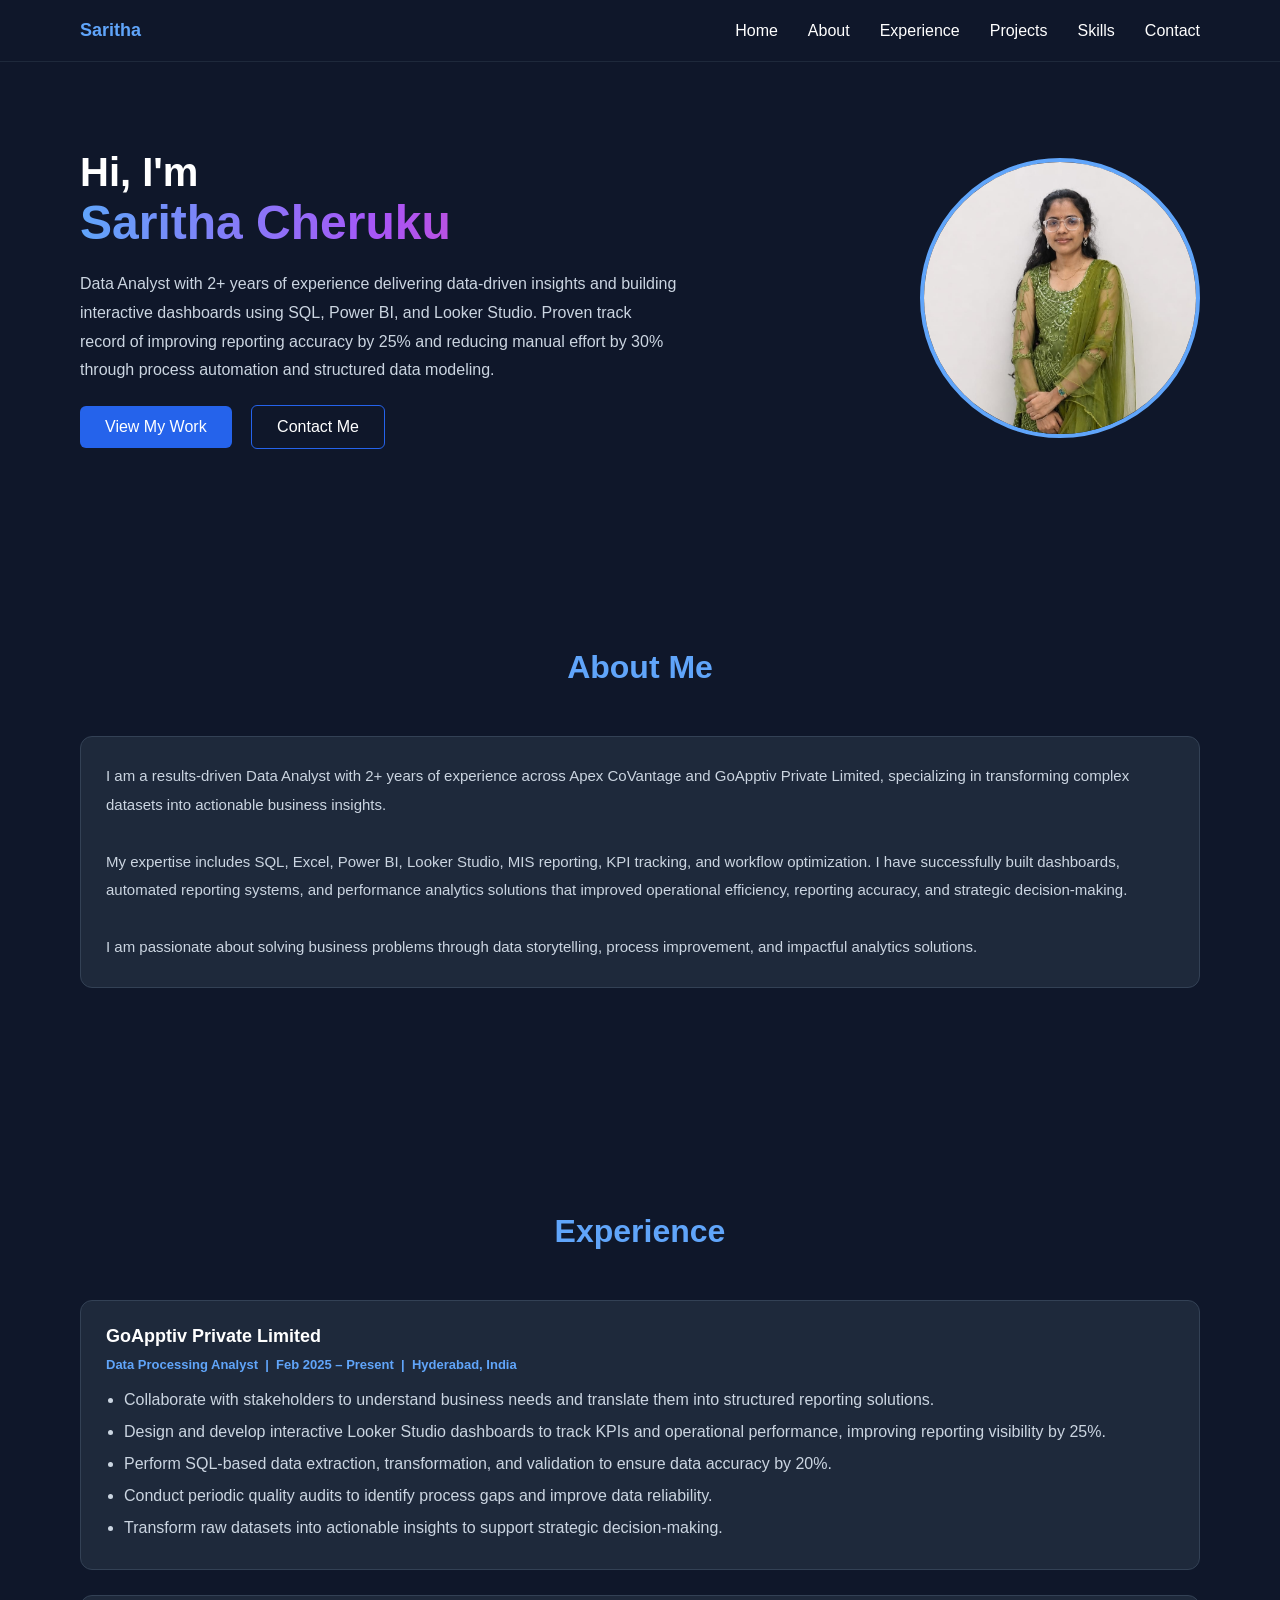
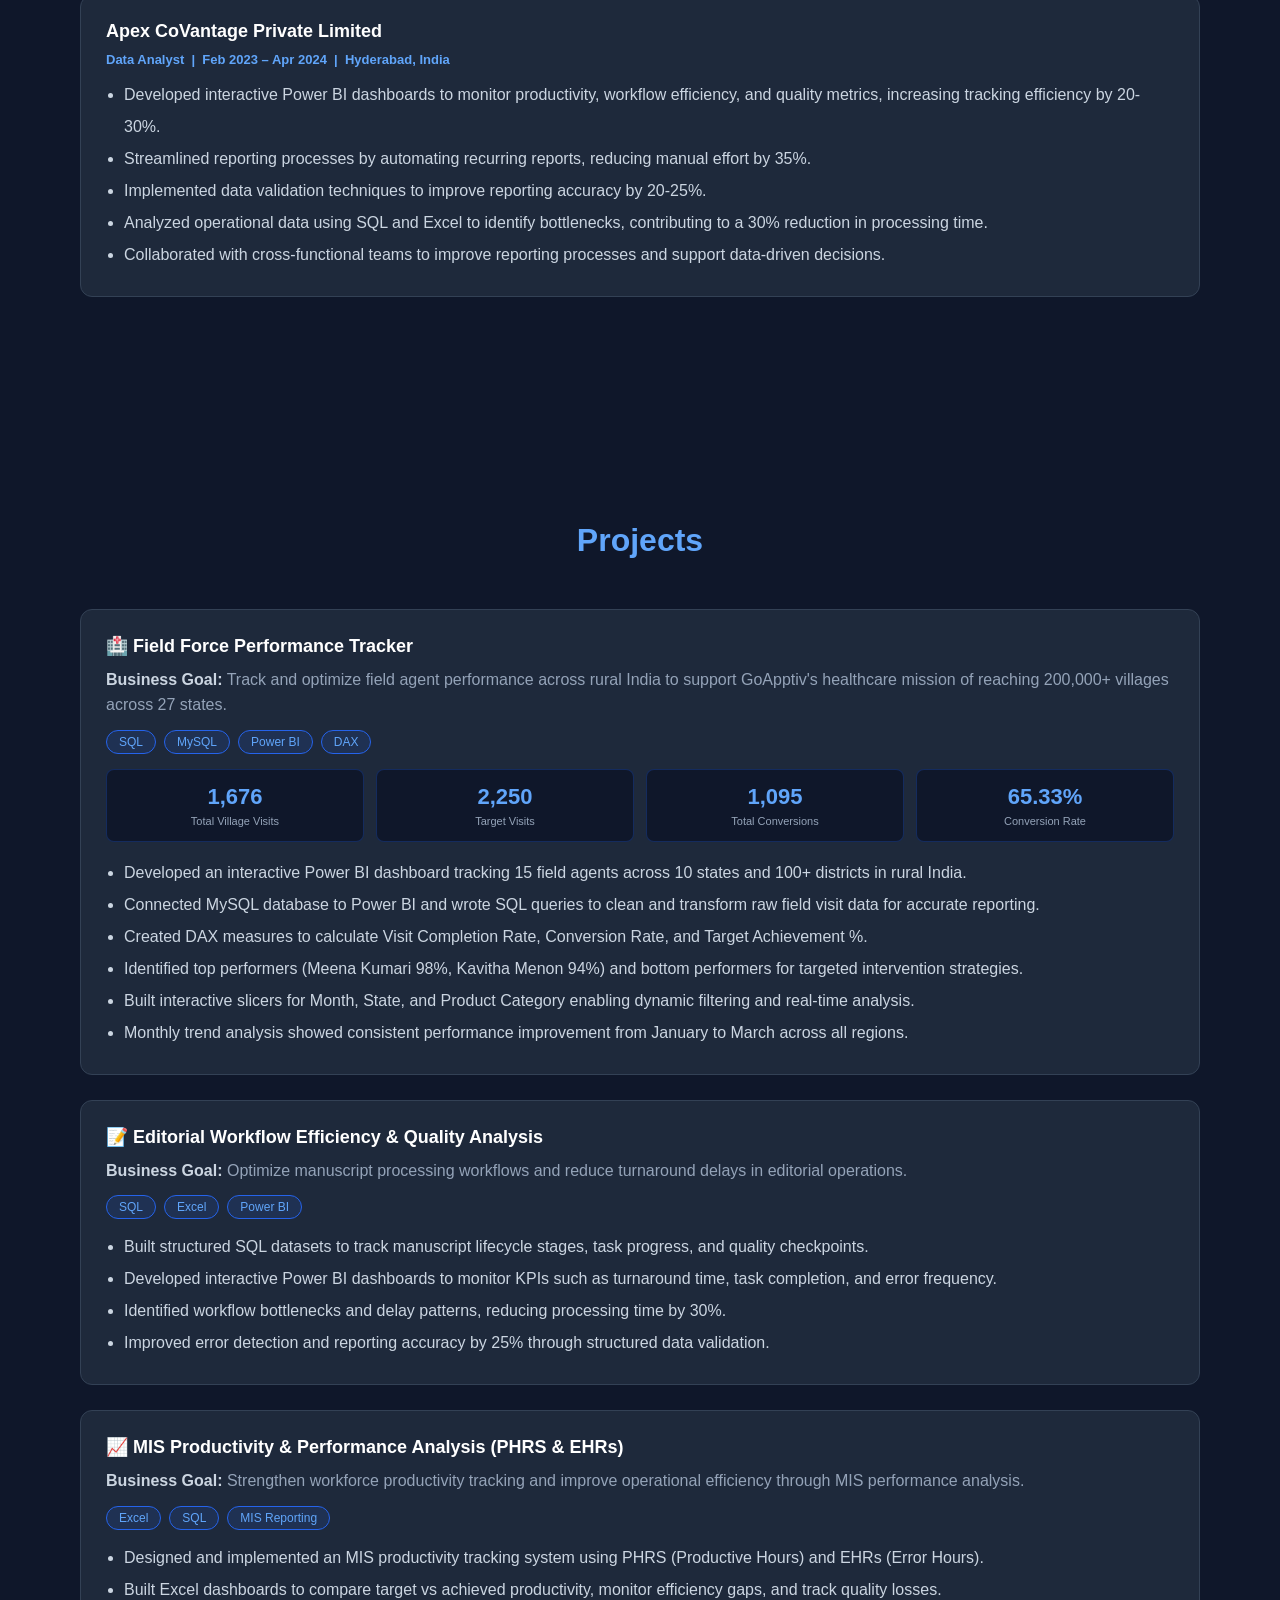
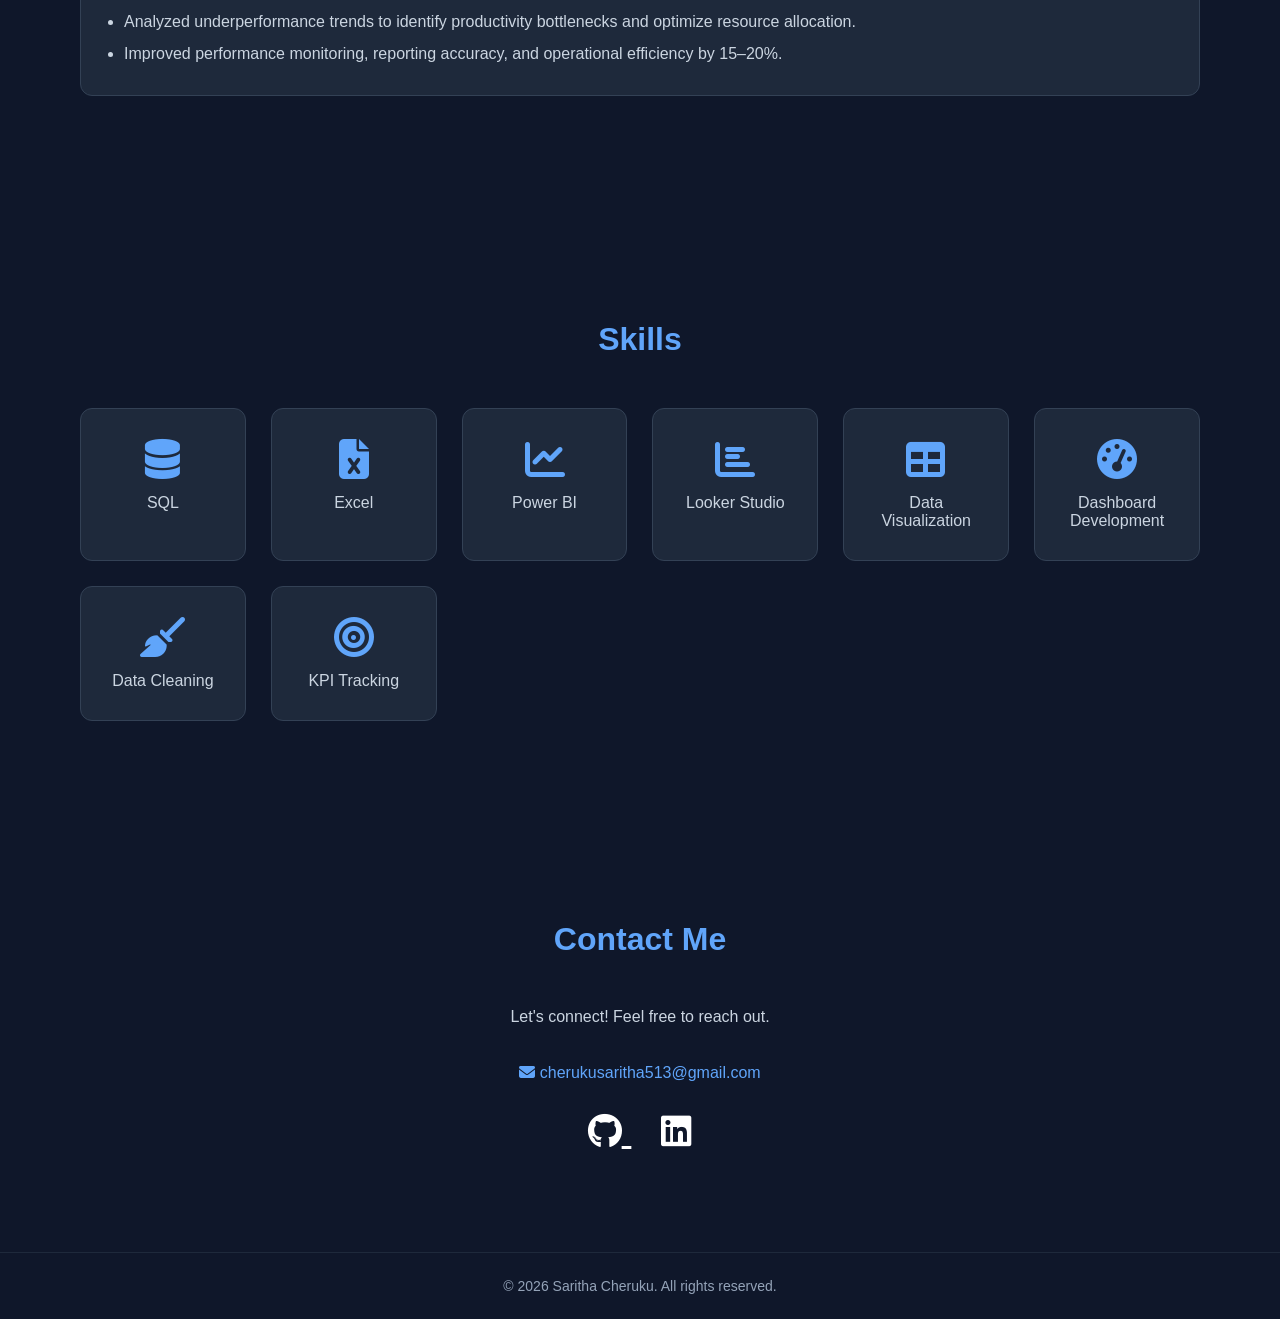
==== index.html.html @ f40d175e "Add files via upload" ====
<!DOCTYPE html>
<html lang="en">
<head>
<meta charset="UTF-8">
<meta name="viewport" content="width=device-width, initial-scale=1.0">
<title>Saritha Cheruku | Data Analyst</title>

<!-- Font Awesome -->
<link rel="stylesheet" href="https://cdnjs.cloudflare.com/ajax/libs/font-awesome/6.5.0/css/all.min.css">

<style>
*{
    margin:0;
    padding:0;
    box-sizing:border-box;
    font-family: 'Segoe UI', sans-serif;
    scroll-behavior:smooth;
}

body{
    background:#0f172a;
    color:white;
}

/* NAVBAR */
nav{
    display:flex;
    justify-content:space-between;
    align-items:center;
    padding:20px 80px;
    position:fixed;
    width:100%;
    top:0;
    background:#0f172a;
    z-index:1000;
    border-bottom:1px solid #1e293b;
}

nav ul{
    list-style:none;
    display:flex;
    gap:30px;
}

nav a{
    text-decoration:none;
    color:white;
    transition:.3s;
}

nav a:hover{
    color:#60a5fa;
}

/* HERO */
.hero{
    display:flex;
    justify-content:space-between;
    align-items:center;
    padding:150px 80px 100px;
}

.hero-text{
    max-width:600px;
}

.hero-text h1{
    font-size:40px;
}

.gradient-text{
    font-size:48px;
    font-weight:bold;
    background:linear-gradient(90deg,#60a5fa,#a855f7,#ec4899);
    -webkit-background-clip:text;
    -webkit-text-fill-color:transparent;
}

.hero-text p{
    margin:20px 0;
    color:#cbd5e1;
    line-height:1.8;
}

.buttons{
    margin-top:20px;
}

.btn{
    padding:12px 25px;
    border-radius:6px;
    text-decoration:none;
    margin-right:15px;
    transition:.3s;
    display:inline-block;
}

.primary{
    background:#2563eb;
    color:white;
}

.primary:hover{
    background:#1d4ed8;
}

.secondary{
    border:1px solid #2563eb;
    color:white;
}

.secondary:hover{
    background:#2563eb;
}

.hero-image img{
    width:280px;
    height:280px;
    border-radius:50%;
    border:4px solid #60a5fa;
    object-fit:cover;
}

/* SECTIONS */
.section{
    padding:100px 80px;
}

.section h2{
    text-align:center;
    margin-bottom:50px;
    font-size:32px;
    color:#60a5fa;
}

/* CARD */
.card{
    background:#1e293b;
    padding:25px;
    margin-bottom:25px;
    border-radius:12px;
    transition:.3s;
    border:1px solid #334155;
}

.card:hover{
    transform:translateY(-5px);
    border-color:#2563eb44;
}

.card h3{
    font-size:18px;
    margin-bottom:10px;
    color:white;
}

.card ul{
    padding-left:18px;
    color:#cbd5e1;
    line-height:2;
}

/* PROJECT TAGS */
.project-tags{
    display:flex;
    flex-wrap:wrap;
    gap:8px;
    margin:12px 0;
}

.tag{
    background:#2563eb22;
    border:1px solid #2563eb;
    color:#60a5fa;
    padding:4px 12px;
    border-radius:20px;
    font-size:12px;
    font-weight:500;
}

/* KPI BOXES */
.kpi-grid{
    display:grid;
    grid-template-columns:repeat(auto-fit,minmax(140px,1fr));
    gap:12px;
    margin:15px 0;
}

.kpi-box{
    background:#0f172a;
    border:1px solid #2563eb44;
    border-radius:8px;
    padding:14px;
    text-align:center;
}

.kpi-box .kpi-value{
    font-size:22px;
    font-weight:bold;
    color:#60a5fa;
}

.kpi-box .kpi-label{
    font-size:11px;
    color:#94a3b8;
    margin-top:5px;
}

/* SKILLS */
.skills-grid{
    display:grid;
    grid-template-columns:repeat(auto-fit,minmax(150px,1fr));
    gap:25px;
}

.skill-card{
    background:#1e293b;
    padding:30px;
    text-align:center;
    border-radius:12px;
    transition:.3s;
    border:1px solid #334155;
}

.skill-card i{
    font-size:40px;
    margin-bottom:15px;
    color:#60a5fa;
}

.skill-card p{
    color:#cbd5e1;
    font-weight:500;
}

.skill-card:hover{
    background:#334155;
    transform:translateY(-8px);
    border-color:#2563eb44;
}

/* CONTACT */
.contact{
    text-align:center;
}

.contact p{
    color:#cbd5e1;
    font-size:16px;
}

.social-icons{
    margin-top:30px;
}

.social-icons a{
    color:white;
    font-size:35px;
    margin:0 15px;
    transition:.3s;
}

.social-icons a:hover{
    color:#60a5fa;
}

/* EMAIL LINK */
.email-link{
    display:inline-block;
    margin-top:20px;
    color:#60a5fa;
    font-size:16px;
    text-decoration:none;
}

.email-link:hover{
    text-decoration:underline;
}

/* FOOTER */
footer{
    text-align:center;
    padding:25px;
    color:#94a3b8;
    font-size:14px;
    border-top:1px solid #1e293b;
}

/* ABOUT TEXT */
.about-text{
    color:#cbd5e1;
    line-height:1.9;
    font-size:15px;
}

/* EXPERIENCE ROLE */
.role-title{
    color:#60a5fa;
    font-size:13px;
    margin-bottom:12px;
    font-weight:600;
}

/* RESPONSIVE */
@media(max-width:900px){
    .hero{
        flex-direction:column;
        text-align:center;
        padding:120px 20px 80px;
    }
    .hero-image{
        margin-top:40px;
    }
    nav{
        padding:15px 20px;
    }
    nav ul{
        gap:15px;
    }
    .section{
        padding:80px 20px;
    }
    .kpi-grid{
        grid-template-columns:repeat(2,1fr);
    }
}
</style>
</head>

<body>

<!-- NAVBAR -->
<nav>
    <div><strong style="font-size:18px; color:#60a5fa;">Saritha</strong></div>
    <ul>
        <li><a href="#home">Home</a></li>
        <li><a href="#about">About</a></li>
        <li><a href="#experience">Experience</a></li>
        <li><a href="#projects">Projects</a></li>
        <li><a href="#skills">Skills</a></li>
        <li><a href="#contact">Contact</a></li>
    </ul>
</nav>

<!-- HERO -->
<section class="hero" id="home">
    <div class="hero-text">
        <h1>Hi, I'm</h1>
        <h2 class="gradient-text">Saritha Cheruku</h2>
        <p>
            Data Analyst with 2+ years of experience delivering data-driven insights
            and building interactive dashboards using SQL, Power BI, and Looker Studio.
            Proven track record of improving reporting accuracy by 25% and reducing
            manual effort by 30% through process automation and structured data modeling.
        </p>
        <div class="buttons">
            <a href="#projects" class="btn primary">View My Work</a>
            <a href="#contact" class="btn secondary">Contact Me</a>
        </div>
    </div>

    <div class="hero-image">
        <img src="Profile.jpeg" alt="Saritha Profile">
    </div>
</section>

<!-- ABOUT -->
<section class="section" id="about">
    <h2>About Me</h2>
    <div class="card">
        <p class="about-text">
            I am a results-driven Data Analyst with 2+ years of experience across Apex CoVantage
            and GoApptiv Private Limited, specializing in transforming complex datasets into
            actionable business insights.
            <br><br>
            My expertise includes SQL, Excel, Power BI, Looker Studio, MIS reporting, KPI tracking,
            and workflow optimization. I have successfully built dashboards, automated reporting systems,
            and performance analytics solutions that improved operational efficiency, reporting accuracy,
            and strategic decision-making.
            <br><br>
            I am passionate about solving business problems through data storytelling, process improvement,
            and impactful analytics solutions.
        </p>
    </div>
</section>

<!-- EXPERIENCE -->
<section class="section" id="experience">
    <h2>Experience</h2>

    <div class="card">
        <h3>GoApptiv Private Limited</h3>
        <p class="role-title">Data Processing Analyst &nbsp;|&nbsp; Feb 2025 – Present &nbsp;|&nbsp; Hyderabad, India</p>
        <ul>
            <li>Collaborate with stakeholders to understand business needs and translate them into structured reporting solutions.</li>
            <li>Design and develop interactive Looker Studio dashboards to track KPIs and operational performance, improving reporting visibility by 25%.</li>
            <li>Perform SQL-based data extraction, transformation, and validation to ensure data accuracy by 20%.</li>
            <li>Conduct periodic quality audits to identify process gaps and improve data reliability.</li>
            <li>Transform raw datasets into actionable insights to support strategic decision-making.</li>
        </ul>
    </div>

    <div class="card">
        <h3>Apex CoVantage Private Limited</h3>
        <p class="role-title">Data Analyst &nbsp;|&nbsp; Feb 2023 – Apr 2024 &nbsp;|&nbsp; Hyderabad, India</p>
        <ul>
            <li>Developed interactive Power BI dashboards to monitor productivity, workflow efficiency, and quality metrics, increasing tracking efficiency by 20-30%.</li>
            <li>Streamlined reporting processes by automating recurring reports, reducing manual effort by 35%.</li>
            <li>Implemented data validation techniques to improve reporting accuracy by 20-25%.</li>
            <li>Analyzed operational data using SQL and Excel to identify bottlenecks, contributing to a 30% reduction in processing time.</li>
            <li>Collaborated with cross-functional teams to improve reporting processes and support data-driven decisions.</li>
        </ul>
    </div>
</section>

<!-- PROJECTS -->
<section class="section" id="projects">
    <h2>Projects</h2>

    <!-- Project 1: Field Force Performance Tracker -->
    <div class="card">
        <h3>🏥 Field Force Performance Tracker</h3>
        <p style="color:#94a3b8; margin:8px 0; line-height:1.6;">
            <strong style="color:#cbd5e1;">Business Goal:</strong>
            Track and optimize field agent performance across rural India to support GoApptiv's
            healthcare mission of reaching 200,000+ villages across 27 states.
        </p>

        <div class="project-tags">
            <span class="tag">SQL</span>
            <span class="tag">MySQL</span>
            <span class="tag">Power BI</span>
            <span class="tag">DAX</span>
        </div>

        <div class="kpi-grid">
            <div class="kpi-box">
                <div class="kpi-value">1,676</div>
                <div class="kpi-label">Total Village Visits</div>
            </div>
            <div class="kpi-box">
                <div class="kpi-value">2,250</div>
                <div class="kpi-label">Target Visits</div>
            </div>
            <div class="kpi-box">
                <div class="kpi-value">1,095</div>
                <div class="kpi-label">Total Conversions</div>
            </div>
            <div class="kpi-box">
                <div class="kpi-value">65.33%</div>
                <div class="kpi-label">Conversion Rate</div>
            </div>
        </div>

        <ul style="margin-top:12px;">
            <li>Developed an interactive Power BI dashboard tracking 15 field agents across 10 states and 100+ districts in rural India.</li>
            <li>Connected MySQL database to Power BI and wrote SQL queries to clean and transform raw field visit data for accurate reporting.</li>
            <li>Created DAX measures to calculate Visit Completion Rate, Conversion Rate, and Target Achievement %.</li>
            <li>Identified top performers (Meena Kumari 98%, Kavitha Menon 94%) and bottom performers for targeted intervention strategies.</li>
            <li>Built interactive slicers for Month, State, and Product Category enabling dynamic filtering and real-time analysis.</li>
            <li>Monthly trend analysis showed consistent performance improvement from January to March across all regions.</li>
        </ul>
    </div>

    <!-- Project 2: Editorial Workflow -->
    <div class="card">
        <h3>📝 Editorial Workflow Efficiency & Quality Analysis</h3>
        <p style="color:#94a3b8; margin:8px 0; line-height:1.6;">
            <strong style="color:#cbd5e1;">Business Goal:</strong>
            Optimize manuscript processing workflows and reduce turnaround delays in editorial operations.
        </p>

        <div class="project-tags">
            <span class="tag">SQL</span>
            <span class="tag">Excel</span>
            <span class="tag">Power BI</span>
        </div>

        <ul style="margin-top:12px;">
            <li>Built structured SQL datasets to track manuscript lifecycle stages, task progress, and quality checkpoints.</li>
            <li>Developed interactive Power BI dashboards to monitor KPIs such as turnaround time, task completion, and error frequency.</li>
            <li>Identified workflow bottlenecks and delay patterns, reducing processing time by 30%.</li>
            <li>Improved error detection and reporting accuracy by 25% through structured data validation.</li>
        </ul>
    </div>

    <!-- Project 3: MIS -->
    <div class="card">
        <h3>📈 MIS Productivity & Performance Analysis (PHRS & EHRs)</h3>
        <p style="color:#94a3b8; margin:8px 0; line-height:1.6;">
            <strong style="color:#cbd5e1;">Business Goal:</strong>
            Strengthen workforce productivity tracking and improve operational efficiency through MIS performance analysis.
        </p>

        <div class="project-tags">
            <span class="tag">Excel</span>
            <span class="tag">SQL</span>
            <span class="tag">MIS Reporting</span>
        </div>

        <ul style="margin-top:12px;">
            <li>Designed and implemented an MIS productivity tracking system using PHRS (Productive Hours) and EHRs (Error Hours).</li>
            <li>Built Excel dashboards to compare target vs achieved productivity, monitor efficiency gaps, and track quality losses.</li>
            <li>Analyzed underperformance trends to identify productivity bottlenecks and optimize resource allocation.</li>
            <li>Improved performance monitoring, reporting accuracy, and operational efficiency by 15–20%.</li>
        </ul>
    </div>

</section>

<!-- SKILLS -->
<section class="section" id="skills">
    <h2>Skills</h2>
    <div class="skills-grid">
        <div class="skill-card"><i class="fas fa-database"></i><p>SQL</p></div>
        <div class="skill-card"><i class="fas fa-file-excel"></i><p>Excel</p></div>
        <div class="skill-card"><i class="fas fa-chart-line"></i><p>Power BI</p></div>
        <div class="skill-card"><i class="fas fa-chart-bar"></i><p>Looker Studio</p></div>
        <div class="skill-card"><i class="fas fa-table"></i><p>Data Visualization</p></div>
        <div class="skill-card"><i class="fas fa-tachometer-alt"></i><p>Dashboard Development</p></div>
        <div class="skill-card"><i class="fas fa-broom"></i><p>Data Cleaning</p></div>
        <div class="skill-card"><i class="fas fa-bullseye"></i><p>KPI Tracking</p></div>
    </div>
</section>

<!-- CONTACT -->
<section class="section contact" id="contact">
    <h2>Contact Me</h2>
    <p>Let's connect! Feel free to reach out.</p>
    <br>
    <a href="mailto:cherukusaritha513@gmail.com" class="email-link">
        <i class="fas fa-envelope"></i> cherukusaritha513@gmail.com
    </a>

    <div class="social-icons">
        <a href="https://github.com/Saritha-Cheruku" target="_blank" title="GitHub">
            <i class="fab fa-github"></i>
        </a>
        <a href="https://www.linkedin.com/in/saritha-cheruku-7a8979227" target="_blank" title="LinkedIn">
            <i class="fab fa-linkedin"></i>
        </a>
    </div>
</section>

<footer>
    © 2026 Saritha Cheruku. All rights reserved.
</footer>

</body>
</html>
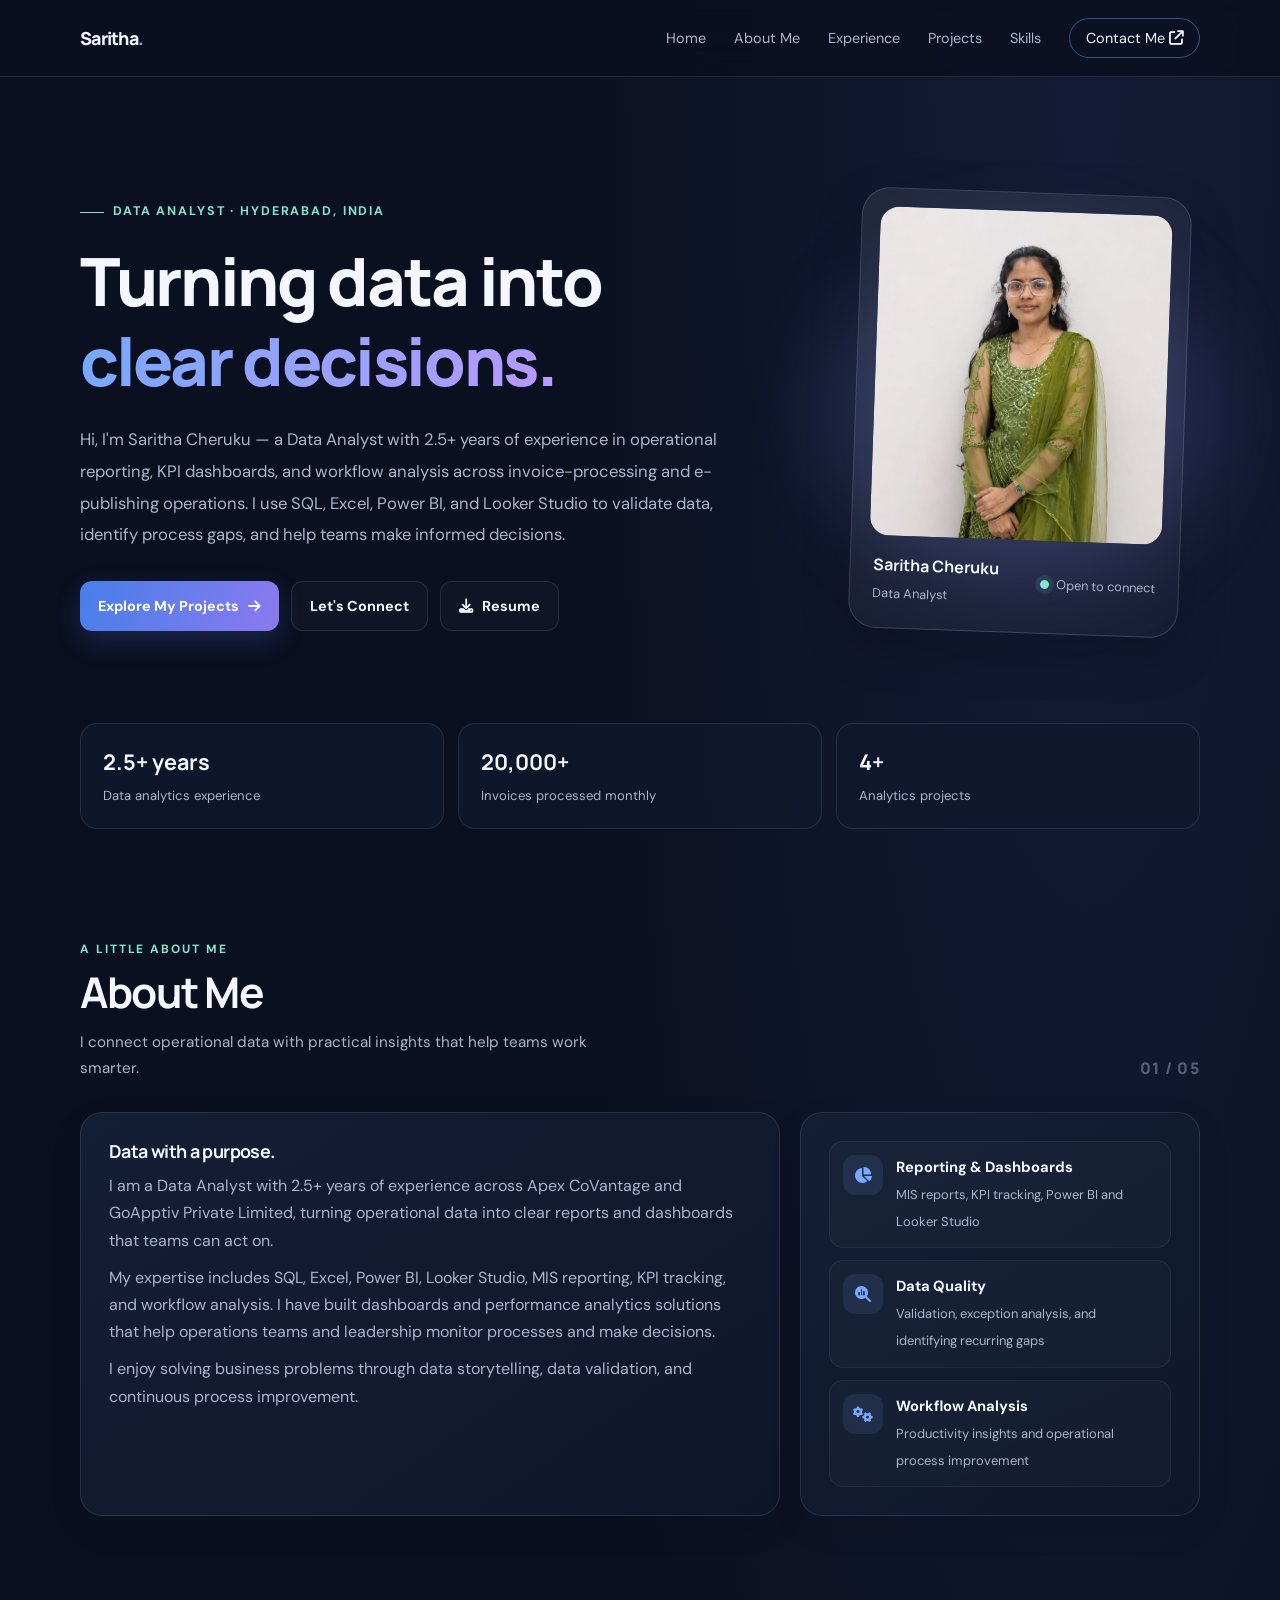
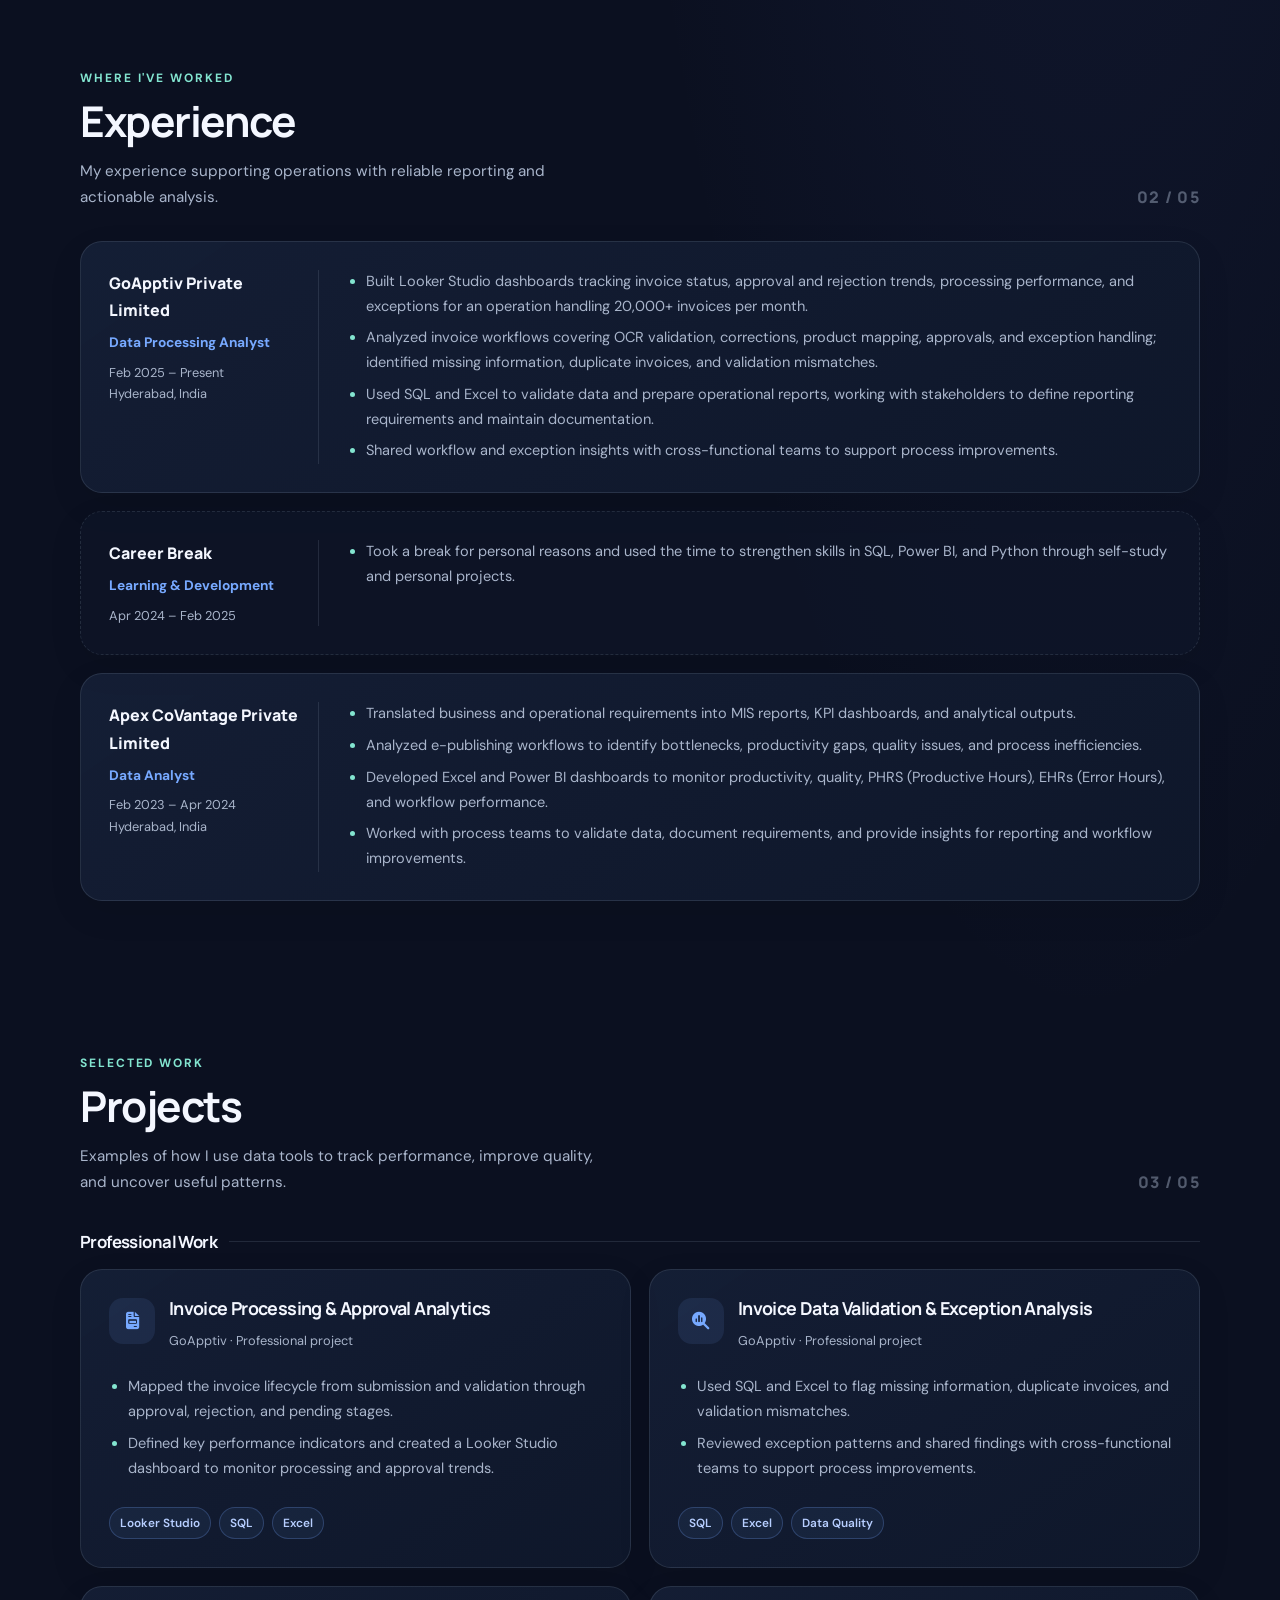
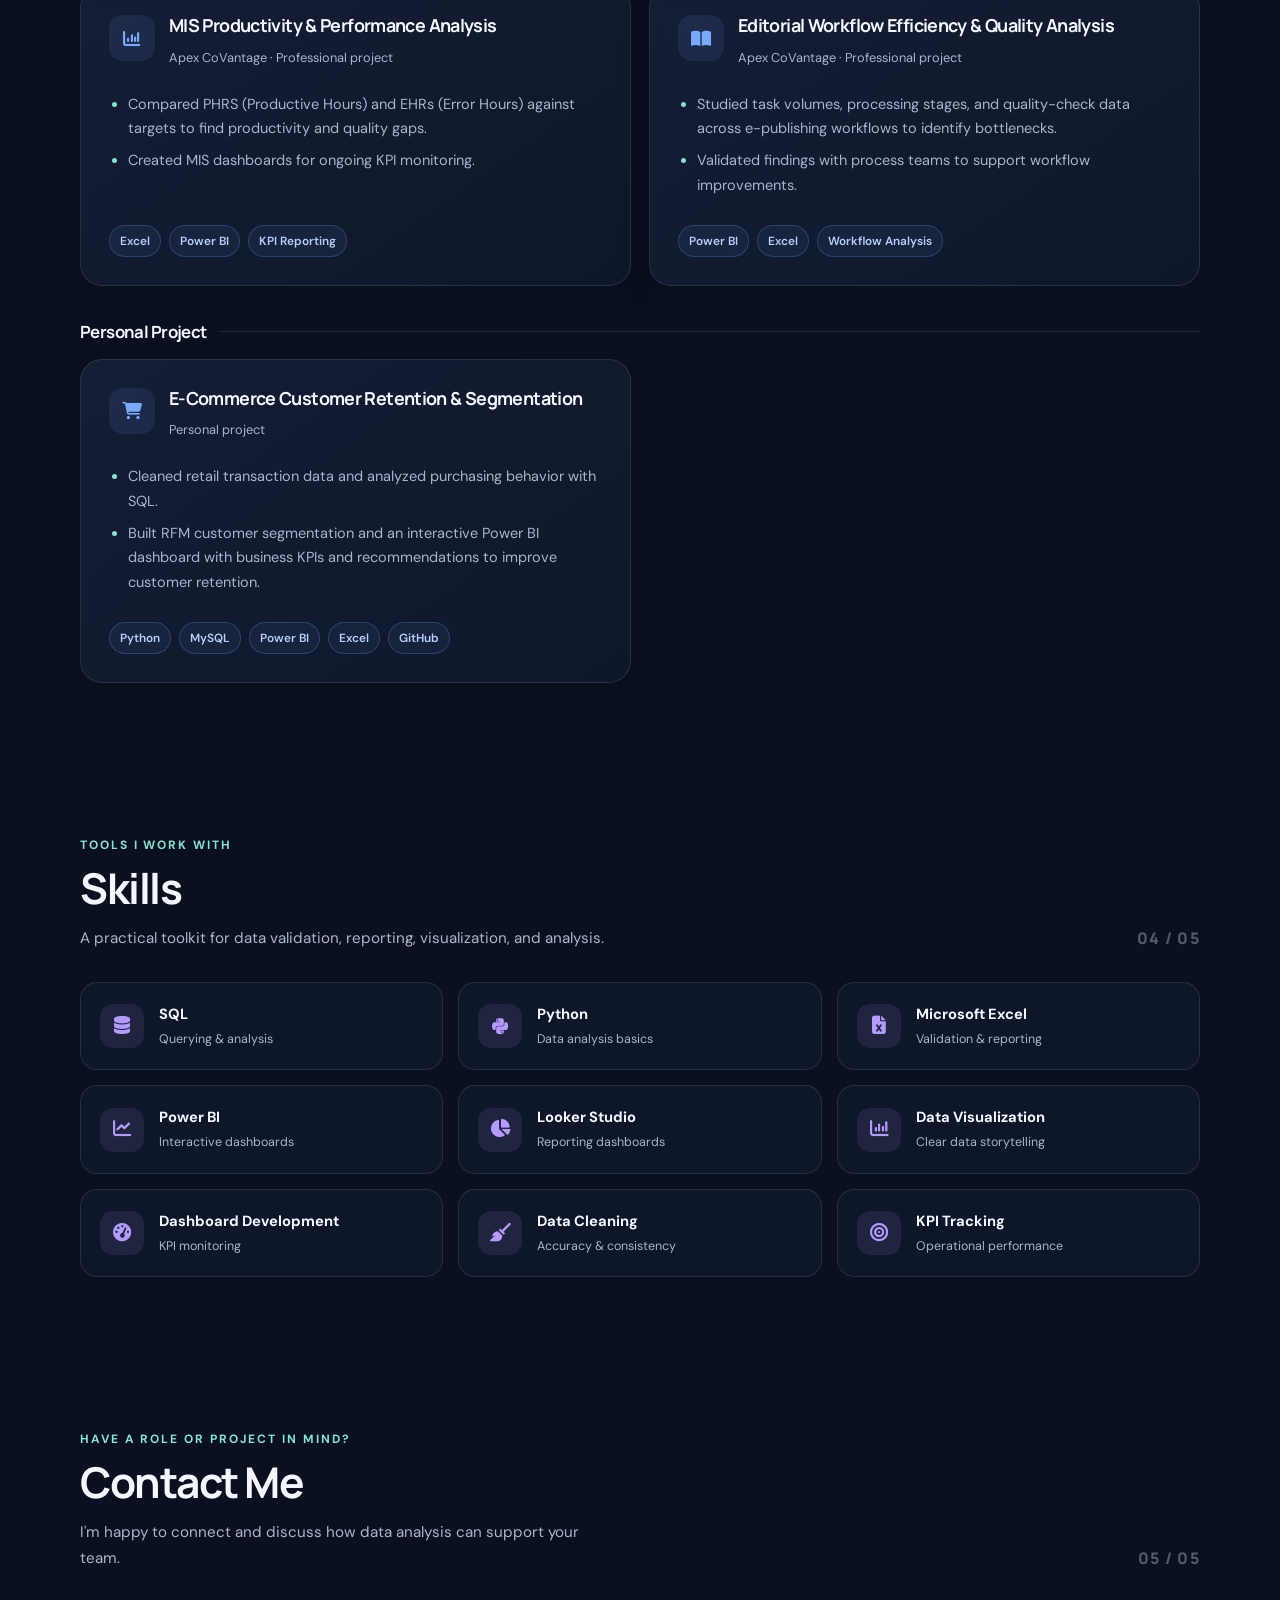
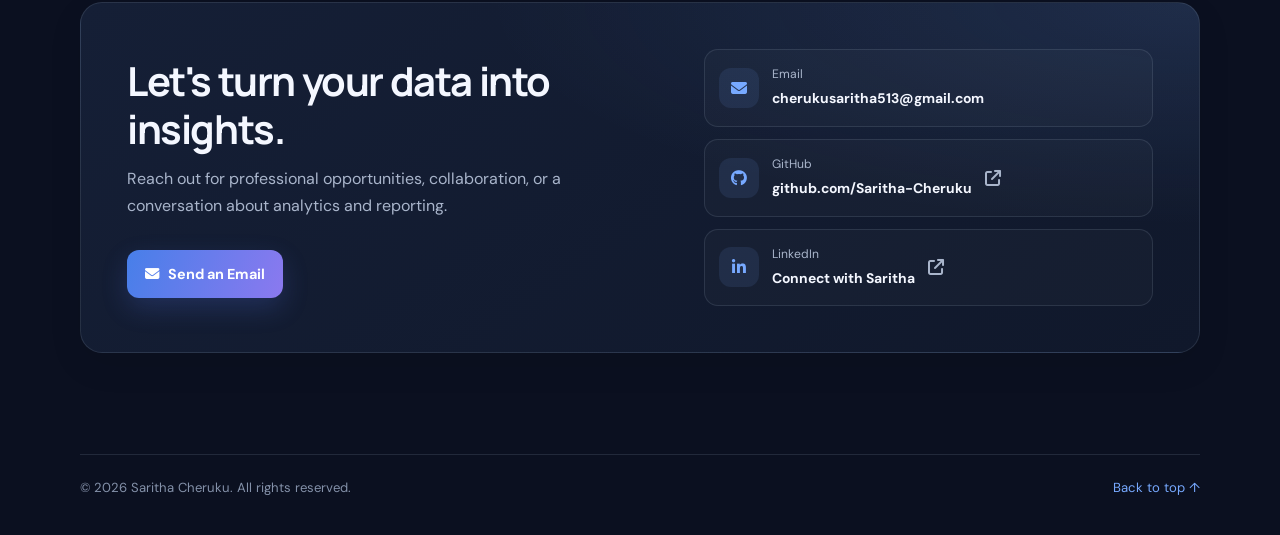
==== commit ab4ce9c6: "Add files via upload" ====
--- a/index.html.html
+++ b/index.html.html
@@ -1,550 +1,123 @@
 <!DOCTYPE html>
 <html lang="en">
 <head>
-<meta charset="UTF-8">
-<meta name="viewport" content="width=device-width, initial-scale=1.0">
-<title>Saritha Cheruku | Data Analyst</title>
+  <meta charset="UTF-8" />
+  <meta name="viewport" content="width=device-width, initial-scale=1.0" />
+  <meta name="theme-color" content="#0b1020" />
+  <meta name="description" content="Saritha Cheruku — Data Analyst portfolio featuring experience, projects, and skills in SQL, Excel, Power BI, and Looker Studio." />
+  <title>Saritha Cheruku | Data Analyst Portfolio</title>
+  <link rel="preconnect" href="https://fonts.googleapis.com">
+  <link rel="preconnect" href="https://fonts.gstatic.com" crossorigin>
+  <link href="https://fonts.googleapis.com/css2?family=DM+Sans:wght@400;500;600;700&family=Manrope:wght@500;600;700;800&display=swap" rel="stylesheet">
+  <link rel="stylesheet" href="https://cdnjs.cloudflare.com/ajax/libs/font-awesome/6.5.0/css/all.min.css">
+  <style>
+    :root{--bg:#0b1020;--surface:#111a2e;--surface-2:#151f36;--border:rgba(148,163,184,.17);--text:#f4f7ff;--muted:#a9b5cb;--blue:#77a9ff;--purple:#b49aff;--mint:#83e5d0;--radius:22px;--shadow:0 18px 50px rgba(0,0,0,.18)}
+    *{box-sizing:border-box;margin:0;padding:0}
+    html{scroll-behavior:smooth;scroll-padding-top:90px}
+    body{font-family:'DM Sans',sans-serif;background:radial-gradient(ellipse at 85% 0%,rgba(82,105,210,.13),transparent 35%),var(--bg);color:var(--text);line-height:1.7;overflow-x:hidden}
+    a{color:inherit;text-decoration:none}button,a{-webkit-tap-highlight-color:transparent}a:focus-visible,button:focus-visible{outline:2px solid var(--mint);outline-offset:4px}
+    .container{width:min(1120px,calc(100% - 48px));margin-inline:auto}
+    .navbar{position:sticky;top:0;z-index:100;background:rgba(11,16,32,.86);backdrop-filter:blur(18px);border-bottom:1px solid var(--border)}
+    .nav-inner{min-height:76px;display:flex;align-items:center;justify-content:space-between;gap:24px}
+    .brand{font-family:Manrope,sans-serif;font-size:1.12rem;font-weight:800;letter-spacing:-.04em;white-space:nowrap}.brand span{color:var(--blue)}
+    .nav-links{display:flex;align-items:center;gap:28px;list-style:none}.nav-links a{font-size:.9rem;color:var(--muted);transition:color .2s}.nav-links a:hover{color:var(--text)}
+    .nav-contact{padding:10px 16px;border:1px solid rgba(119,169,255,.42);border-radius:999px;color:var(--text)!important}
+    .menu-toggle{display:none}
+    .hero{padding:100px 0 76px;display:grid;grid-template-columns:minmax(0,1.45fr) minmax(260px,.75fr);align-items:center;gap:64px;min-height:570px}
+    .eyebrow{display:inline-flex;align-items:center;gap:9px;color:var(--mint);font-size:.78rem;font-weight:700;text-transform:uppercase;letter-spacing:.15em;margin-bottom:18px}.eyebrow:before{content:'';width:24px;height:1px;background:currentColor}
+    h1,h2,h3{font-family:Manrope,sans-serif;line-height:1.2;letter-spacing:-.035em}h1{font-size:clamp(2.6rem,5.2vw,4.6rem);font-weight:800;max-width:720px}h1 .gradient{display:block;background:linear-gradient(100deg,var(--blue),var(--purple) 65%,#e1a9f7);-webkit-background-clip:text;background-clip:text;color:transparent}
+    .hero-copy{font-size:1.04rem;color:var(--muted);max-width:680px;margin-top:24px;line-height:1.9}
+    .hero-actions{display:flex;flex-wrap:wrap;gap:12px;margin-top:30px}.btn{display:inline-flex;justify-content:center;align-items:center;gap:9px;padding:12px 18px;border-radius:12px;font-size:.9rem;font-weight:700;transition:transform .2s,background .2s,border-color .2s}.btn:hover{transform:translateY(-2px)}.btn-primary{background:linear-gradient(110deg,#477fe9,#8b79ef);color:white;box-shadow:0 10px 26px rgba(84,112,226,.22)}.btn-secondary{border:1px solid var(--border);background:rgba(255,255,255,.025)}.btn-secondary:hover{border-color:rgba(119,169,255,.5);background:rgba(119,169,255,.07)}
+    .profile-wrap{position:relative;justify-self:center;width:min(100%,330px)}.profile-glow{position:absolute;inset:12% -8%;background:linear-gradient(135deg,rgba(119,169,255,.2),rgba(180,154,255,.18));filter:blur(42px);border-radius:50%}.profile-card{position:relative;padding:18px;border-radius:28px;border:1px solid rgba(148,163,184,.25);background:linear-gradient(145deg,rgba(255,255,255,.08),rgba(255,255,255,.025));box-shadow:var(--shadow);transform:rotate(2deg)}.profile-card img{display:block;width:100%;aspect-ratio:4/4.5;object-fit:cover;border-radius:19px;background:var(--surface-2)}.profile-caption{padding:16px 5px 4px;display:flex;align-items:center;justify-content:space-between;gap:10px}.profile-caption strong{display:block;font-family:Manrope,sans-serif}.profile-caption span{font-size:.8rem;color:var(--muted)}.status-dot{width:9px;height:9px;display:inline-block;background:var(--mint);border-radius:50%;box-shadow:0 0 0 5px rgba(131,229,208,.1);margin-right:7px}
+    .quick-stats{display:grid;grid-template-columns:repeat(3,1fr);gap:14px;margin:0 auto 34px}.stat-card{padding:20px 22px;border:1px solid var(--border);border-radius:17px;background:rgba(17,26,46,.68)}.stat-card strong{display:block;font-family:Manrope,sans-serif;font-size:1.35rem;color:var(--text)}.stat-card span{font-size:.82rem;color:var(--muted)}
+    .section{padding:76px 0}.section-head{display:flex;align-items:end;justify-content:space-between;gap:20px;margin-bottom:30px}.section-kicker{font-size:.75rem;text-transform:uppercase;letter-spacing:.16em;color:var(--mint);font-weight:700;margin-bottom:8px}.section h2{font-size:clamp(1.9rem,3.5vw,2.65rem)}.section-intro{max-width:540px;color:var(--muted);font-size:.95rem;margin-top:12px}.section-number{font-family:Manrope,sans-serif;color:rgba(169,181,203,.45);font-weight:800;font-size:1rem;letter-spacing:.08em}
+    .card{background:linear-gradient(145deg,rgba(21,31,54,.94),rgba(15,24,43,.96));border:1px solid var(--border);border-radius:var(--radius);padding:28px;box-shadow:0 12px 35px rgba(0,0,0,.08);transition:transform .25s,border-color .25s,box-shadow .25s;min-width:0}.card:hover{transform:translateY(-4px);border-color:rgba(119,169,255,.38);box-shadow:var(--shadow)}.card h3{font-size:1.12rem;margin-bottom:10px}.muted{color:var(--muted)}.about-grid{display:grid;grid-template-columns:1.4fr .8fr;gap:20px}.about-copy p{color:var(--muted);margin-top:10px}.about-copy p:first-child{margin-top:0}.focus-list{display:grid;gap:12px}.focus-item{display:flex;align-items:flex-start;gap:13px;padding:13px;border-radius:14px;background:rgba(255,255,255,.025);border:1px solid rgba(148,163,184,.1)}.icon-box{flex:0 0 40px;width:40px;height:40px;display:grid;place-items:center;border-radius:12px;color:var(--blue);background:rgba(119,169,255,.1)}.focus-item strong{display:block;font-size:.92rem}.focus-item span{font-size:.81rem;color:var(--muted)}
+    .experience-list{display:grid;gap:18px}.experience-card{display:grid;grid-template-columns:210px minmax(0,1fr);gap:28px}.experience-meta{border-right:1px solid var(--border);padding-right:20px}.company{font-weight:800;font-family:Manrope,sans-serif}.role-title{color:var(--blue);font-size:.86rem;font-weight:700;margin:7px 0}.date-location{font-size:.8rem;color:var(--muted)}.experience-card ul,.project-card ul{padding-left:19px;color:var(--muted);font-size:.91rem}.experience-card li+li,.project-card li+li{margin-top:7px}.experience-card li::marker,.project-card li::marker{color:var(--mint)}.break-card{border-style:dashed;background:rgba(17,26,46,.45)}
+    .project-grid{display:grid;grid-template-columns:repeat(2,minmax(0,1fr));gap:18px}.project-card{display:flex;flex-direction:column;min-height:100%}.project-top{display:flex;align-items:flex-start;gap:14px;margin-bottom:14px}.project-icon{width:46px;height:46px;flex:0 0 46px;border-radius:14px;display:grid;place-items:center;background:rgba(119,169,255,.1);color:var(--blue);font-size:1.1rem}.project-company{font-size:.8rem;color:var(--muted);margin-top:5px}.project-card ul{margin:10px 0 18px}.project-tags{display:flex;flex-wrap:wrap;gap:8px;margin-top:auto;padding-top:8px}.tag{padding:5px 10px;border-radius:999px;border:1px solid rgba(119,169,255,.24);background:rgba(119,169,255,.07);color:#b7ceff;font-size:.74rem;font-weight:600}.sub-heading{display:flex;align-items:center;gap:12px;margin:36px 0 17px;font-family:Manrope,sans-serif;font-size:1.05rem}.sub-heading:after{content:'';height:1px;background:var(--border);flex:1}
+    .skills-grid{display:grid;grid-template-columns:repeat(3,minmax(0,1fr));gap:15px}.skill-card{display:flex;align-items:center;gap:15px;padding:19px;border-radius:17px;border:1px solid var(--border);background:rgba(17,26,46,.7);transition:transform .2s,border-color .2s}.skill-card:hover{transform:translateY(-3px);border-color:rgba(119,169,255,.4)}.skill-icon{width:44px;height:44px;flex:0 0 44px;display:grid;place-items:center;border-radius:13px;background:rgba(180,154,255,.1);color:var(--purple);font-size:1.15rem}.skill-card strong{display:block;font-size:.92rem}.skill-card span{display:block;color:var(--muted);font-size:.78rem;margin-top:2px}
+    .contact-card{display:grid;grid-template-columns:1.1fr .9fr;gap:28px;align-items:center;padding:clamp(26px,5vw,46px);background:radial-gradient(ellipse at 100% 0%,rgba(119,169,255,.13),transparent 45%),linear-gradient(145deg,#151f36,#10182b)}.contact-card h2{font-size:clamp(1.8rem,3.4vw,2.5rem)}.contact-card p{color:var(--muted);margin-top:12px;max-width:500px}.contact-links{display:grid;gap:12px}.contact-link{display:flex;align-items:center;gap:13px;padding:14px;border:1px solid var(--border);border-radius:14px;background:rgba(255,255,255,.025);transition:border-color .2s}.contact-link:hover{border-color:rgba(119,169,255,.5)}.contact-link .icon-box{flex-shrink:0}.contact-link small{display:block;color:var(--muted);font-size:.76rem}.contact-link strong{font-size:.87rem;overflow-wrap:anywhere}
+    footer{padding:25px 0 35px;color:#8491a9;font-size:.82rem}.footer-inner{display:flex;align-items:center;justify-content:space-between;gap:15px;border-top:1px solid var(--border);padding-top:22px}.back-top{color:var(--blue)}
+    @media(min-width:1200px){.hero{padding-top:115px;padding-bottom:90px}}
+    @media(max-width:850px){.container{width:min(100% - 36px,720px)}.hero{grid-template-columns:1fr .7fr;gap:28px;padding-top:75px;min-height:auto}.profile-wrap{max-width:270px}.nav-links{gap:16px}.nav-links a{font-size:.83rem}.about-grid{grid-template-columns:1fr}.experience-card{grid-template-columns:175px minmax(0,1fr);gap:20px}.skills-grid{grid-template-columns:repeat(2,minmax(0,1fr))}.section{padding:62px 0}}
+    @media(max-width:620px){.container{width:calc(100% - 32px)}.nav-inner{min-height:66px;flex-wrap:wrap;padding:12px 0}.menu-toggle{display:block;border:1px solid var(--border);background:var(--surface);color:var(--text);border-radius:10px;padding:9px 12px;font-size:1rem;cursor:pointer}.nav-links{display:none;order:3;width:100%;flex-direction:column;align-items:stretch;gap:0;padding:5px 0 8px}.nav-links.open{display:flex}.nav-links li a{display:block;padding:11px 8px;font-size:.95rem}.nav-contact{border:0;padding:11px 8px}.hero{grid-template-columns:1fr;text-align:center;padding:64px 0 40px;gap:36px}.hero .eyebrow{justify-content:center}.hero-copy{font-size:.96rem;margin:19px auto 0}.hero-actions{justify-content:center}.btn{padding:12px 14px;font-size:.85rem}.profile-wrap{width:220px}.profile-card{padding:12px;border-radius:22px}.profile-card img{border-radius:15px;aspect-ratio:1/1.05}.quick-stats{grid-template-columns:1fr;gap:10px;margin-bottom:14px}.stat-card{display:flex;align-items:center;justify-content:space-between;padding:15px 18px}.stat-card strong{font-size:1.12rem}.section{padding:48px 0}.section-head{align-items:flex-start;margin-bottom:22px}.section-number{display:none}.section h2{font-size:1.85rem}.section-intro{font-size:.9rem}.card{padding:21px;border-radius:18px}.experience-card{grid-template-columns:1fr;gap:14px}.experience-meta{border-right:0;border-bottom:1px solid var(--border);padding:0 0 14px}.project-grid{grid-template-columns:1fr}.skills-grid{grid-template-columns:1fr 1fr;gap:10px}.skill-card{padding:13px;gap:10px}.skill-icon{width:36px;height:36px;flex-basis:36px;font-size:1rem}.skill-card strong{font-size:.82rem}.skill-card span{font-size:.72rem}.contact-card{grid-template-columns:1fr;gap:23px}.footer-inner{flex-direction:column;text-align:center}.sub-heading{margin-top:28px}}
+    @media(max-width:380px){.skills-grid{grid-template-columns:1fr}.hero-actions .btn{width:100%}.profile-wrap{width:190px}}
+    @media(prefers-reduced-motion:reduce){html{scroll-behavior:auto}*,*::before,*::after{transition:none!important;animation:none!important}}
+  </style>
+</head>
+<body>
+  <header class="navbar">
+    <nav class="container nav-inner" aria-label="Main navigation">
+      <a class="brand" href="#home">Saritha<span>.</span></a>
+      <button class="menu-toggle" id="menuToggle" aria-label="Toggle navigation" aria-expanded="false" aria-controls="navLinks"><i class="fa-solid fa-bars"></i></button>
+      <ul class="nav-links" id="navLinks">
+        <li><a href="#home">Home</a></li><li><a href="#about">About Me</a></li><li><a href="#experience">Experience</a></li><li><a href="#projects">Projects</a></li><li><a href="#skills">Skills</a></li><li><a class="nav-contact" href="#contact">Contact Me <i class="fa-solid fa-arrow-up-right-from-square"></i></a></li>
+      </ul>
+    </nav>
+  </header>
 
-<!-- Font Awesome -->
-<link rel="stylesheet" href="https://cdnjs.cloudflare.com/ajax/libs/font-awesome/6.5.0/css/all.min.css">
+  <main>
+    <section class="container hero" id="home">
+      <div class="hero-content">
+        <div class="eyebrow">Data Analyst · Hyderabad, India</div>
+        <h1>Turning data into <span class="gradient">clear decisions.</span></h1>
+        <p class="hero-copy">Hi, I'm Saritha Cheruku — a Data Analyst with 2.5+ years of experience in operational reporting, KPI dashboards, and workflow analysis across invoice-processing and e-publishing operations. I use SQL, Excel, Power BI, and Looker Studio to validate data, identify process gaps, and help teams make informed decisions.</p>
+        <div class="hero-actions"><a class="btn btn-primary" href="#projects">Explore My Projects <i class="fa-solid fa-arrow-right"></i></a><a class="btn btn-secondary" href="#contact">Let's Connect</a><a class="btn btn-secondary" href="SARITHA_CHERUKU_Profile" download><i class="fa-solid fa-download"></i> Resume</a></div>
+      </div>
+      <div class="profile-wrap"><div class="profile-glow"></div><div class="profile-card"><img src="Profile.jpeg" alt="Saritha Cheruku profile photo" onerror="this.style.display='none';this.parentElement.insertAdjacentHTML('afterbegin','<div style=&quot;aspect-ratio:1/1.1;display:grid;place-items:center;border-radius:19px;background:linear-gradient(135deg,#202e4c,#19162f);font-size:5rem;color:#9abaff&quot;><i class=&quot;fa-solid fa-user&quot;></i></div>')"><div class="profile-caption"><div><strong>Saritha Cheruku</strong><span>Data Analyst</span></div><div><span class="status-dot"></span><span>Open to connect</span></div></div></div></div>
+    </section>
 
-<style>
-*{
-    margin:0;
-    padding:0;
-    box-sizing:border-box;
-    font-family: 'Segoe UI', sans-serif;
-    scroll-behavior:smooth;
-}
+    <section class="container quick-stats" aria-label="Portfolio highlights"><div class="stat-card"><strong>2.5+ years</strong><span>Data analytics experience</span></div><div class="stat-card"><strong>20,000+</strong><span>Invoices processed monthly</span></div><div class="stat-card"><strong>4+</strong><span>Analytics projects</span></div></section>
 
-body{
-    background:#0f172a;
-    color:white;
-}
+    <section class="section" id="about"><div class="container">
+      <div class="section-head"><div><div class="section-kicker">A little about me</div><h2>About Me</h2><p class="section-intro">I connect operational data with practical insights that help teams work smarter.</p></div><span class="section-number">01 / 05</span></div>
+      <div class="about-grid"><article class="card about-copy"><h3>Data with a purpose.</h3><p>I am a Data Analyst with 2.5+ years of experience across Apex CoVantage and GoApptiv Private Limited, turning operational data into clear reports and dashboards that teams can act on.</p><p>My expertise includes SQL, Excel, Power BI, Looker Studio, MIS reporting, KPI tracking, and workflow analysis. I have built dashboards and performance analytics solutions that help operations teams and leadership monitor processes and make decisions.</p><p>I enjoy solving business problems through data storytelling, data validation, and continuous process improvement.</p></article>
+      <aside class="card focus-list"><div class="focus-item"><div class="icon-box"><i class="fa-solid fa-chart-pie"></i></div><div><strong>Reporting & Dashboards</strong><span>MIS reports, KPI tracking, Power BI and Looker Studio</span></div></div><div class="focus-item"><div class="icon-box"><i class="fa-solid fa-magnifying-glass-chart"></i></div><div><strong>Data Quality</strong><span>Validation, exception analysis, and identifying recurring gaps</span></div></div><div class="focus-item"><div class="icon-box"><i class="fa-solid fa-gears"></i></div><div><strong>Workflow Analysis</strong><span>Productivity insights and operational process improvement</span></div></div></aside></div>
+    </div></section>
 
-/* NAVBAR */
-nav{
-    display:flex;
-    justify-content:space-between;
-    align-items:center;
-    padding:20px 80px;
-    position:fixed;
-    width:100%;
-    top:0;
-    background:#0f172a;
-    z-index:1000;
-    border-bottom:1px solid #1e293b;
-}
+    <section class="section" id="experience"><div class="container">
+      <div class="section-head"><div><div class="section-kicker">Where I've worked</div><h2>Experience</h2><p class="section-intro">My experience supporting operations with reliable reporting and actionable analysis.</p></div><span class="section-number">02 / 05</span></div>
+      <div class="experience-list">
+        <article class="card experience-card"><div class="experience-meta"><div class="company">GoApptiv Private Limited</div><div class="role-title">Data Processing Analyst</div><div class="date-location">Feb 2025 – Present<br>Hyderabad, India</div></div><div><ul><li>Built Looker Studio dashboards tracking invoice status, approval and rejection trends, processing performance, and exceptions for an operation handling 20,000+ invoices per month.</li><li>Analyzed invoice workflows covering OCR validation, corrections, product mapping, approvals, and exception handling; identified missing information, duplicate invoices, and validation mismatches.</li><li>Used SQL and Excel to validate data and prepare operational reports, working with stakeholders to define reporting requirements and maintain documentation.</li><li>Shared workflow and exception insights with cross-functional teams to support process improvements.</li></ul></div></article>
+        <article class="card experience-card break-card"><div class="experience-meta"><div class="company">Career Break</div><div class="role-title">Learning & Development</div><div class="date-location">Apr 2024 – Feb 2025</div></div><div><ul><li>Took a break for personal reasons and used the time to strengthen skills in SQL, Power BI, and Python through self-study and personal projects.</li></ul></div></article>
+        <article class="card experience-card"><div class="experience-meta"><div class="company">Apex CoVantage Private Limited</div><div class="role-title">Data Analyst</div><div class="date-location">Feb 2023 – Apr 2024<br>Hyderabad, India</div></div><div><ul><li>Translated business and operational requirements into MIS reports, KPI dashboards, and analytical outputs.</li><li>Analyzed e-publishing workflows to identify bottlenecks, productivity gaps, quality issues, and process inefficiencies.</li><li>Developed Excel and Power BI dashboards to monitor productivity, quality, PHRS (Productive Hours), EHRs (Error Hours), and workflow performance.</li><li>Worked with process teams to validate data, document requirements, and provide insights for reporting and workflow improvements.</li></ul></div></article>
+      </div>
+    </div></section>
 
-nav ul{
-    list-style:none;
-    display:flex;
-    gap:30px;
-}
+    <section class="section" id="projects"><div class="container">
+      <div class="section-head"><div><div class="section-kicker">Selected work</div><h2>Projects</h2><p class="section-intro">Examples of how I use data tools to track performance, improve quality, and uncover useful patterns.</p></div><span class="section-number">03 / 05</span></div>
+      <h3 class="sub-heading">Professional Work</h3><div class="project-grid">
+        <article class="card project-card"><div class="project-top"><div class="project-icon"><i class="fa-solid fa-file-invoice"></i></div><div><h3>Invoice Processing & Approval Analytics</h3><div class="project-company">GoApptiv · Professional project</div></div></div><ul><li>Mapped the invoice lifecycle from submission and validation through approval, rejection, and pending stages.</li><li>Defined key performance indicators and created a Looker Studio dashboard to monitor processing and approval trends.</li></ul><div class="project-tags"><span class="tag">Looker Studio</span><span class="tag">SQL</span><span class="tag">Excel</span></div></article>
+        <article class="card project-card"><div class="project-top"><div class="project-icon"><i class="fa-solid fa-magnifying-glass-chart"></i></div><div><h3>Invoice Data Validation & Exception Analysis</h3><div class="project-company">GoApptiv · Professional project</div></div></div><ul><li>Used SQL and Excel to flag missing information, duplicate invoices, and validation mismatches.</li><li>Reviewed exception patterns and shared findings with cross-functional teams to support process improvements.</li></ul><div class="project-tags"><span class="tag">SQL</span><span class="tag">Excel</span><span class="tag">Data Quality</span></div></article>
+        <article class="card project-card"><div class="project-top"><div class="project-icon"><i class="fa-solid fa-chart-column"></i></div><div><h3>MIS Productivity & Performance Analysis</h3><div class="project-company">Apex CoVantage · Professional project</div></div></div><ul><li>Compared PHRS (Productive Hours) and EHRs (Error Hours) against targets to find productivity and quality gaps.</li><li>Created MIS dashboards for ongoing KPI monitoring.</li></ul><div class="project-tags"><span class="tag">Excel</span><span class="tag">Power BI</span><span class="tag">KPI Reporting</span></div></article>
+        <article class="card project-card"><div class="project-top"><div class="project-icon"><i class="fa-solid fa-book-open"></i></div><div><h3>Editorial Workflow Efficiency & Quality Analysis</h3><div class="project-company">Apex CoVantage · Professional project</div></div></div><ul><li>Studied task volumes, processing stages, and quality-check data across e-publishing workflows to identify bottlenecks.</li><li>Validated findings with process teams to support workflow improvements.</li></ul><div class="project-tags"><span class="tag">Power BI</span><span class="tag">Excel</span><span class="tag">Workflow Analysis</span></div></article>
+      </div>
+      <h3 class="sub-heading">Personal Project</h3><div class="project-grid"><article class="card project-card"><div class="project-top"><div class="project-icon"><i class="fa-solid fa-cart-shopping"></i></div><div><h3>E-Commerce Customer Retention & Segmentation</h3><div class="project-company">Personal project</div></div></div><ul><li>Cleaned retail transaction data and analyzed purchasing behavior with SQL.</li><li>Built RFM customer segmentation and an interactive Power BI dashboard with business KPIs and recommendations to improve customer retention.</li></ul><div class="project-tags"><span class="tag">Python</span><span class="tag">MySQL</span><span class="tag">Power BI</span><span class="tag">Excel</span><span class="tag">GitHub</span></div></article></div>
+    </div></section>
 
-nav a{
-    text-decoration:none;
-    color:white;
-    transition:.3s;
-}
+    <section class="section" id="skills"><div class="container">
+      <div class="section-head"><div><div class="section-kicker">Tools I work with</div><h2>Skills</h2><p class="section-intro">A practical toolkit for data validation, reporting, visualization, and analysis.</p></div><span class="section-number">04 / 05</span></div>
+      <div class="skills-grid"><div class="skill-card"><div class="skill-icon"><i class="fa-solid fa-database"></i></div><div><strong>SQL</strong><span>Querying & analysis</span></div></div><div class="skill-card"><div class="skill-icon"><i class="fa-brands fa-python"></i></div><div><strong>Python</strong><span>Data analysis basics</span></div></div><div class="skill-card"><div class="skill-icon"><i class="fa-solid fa-file-excel"></i></div><div><strong>Microsoft Excel</strong><span>Validation & reporting</span></div></div><div class="skill-card"><div class="skill-icon"><i class="fa-solid fa-chart-line"></i></div><div><strong>Power BI</strong><span>Interactive dashboards</span></div></div><div class="skill-card"><div class="skill-icon"><i class="fa-solid fa-chart-pie"></i></div><div><strong>Looker Studio</strong><span>Reporting dashboards</span></div></div><div class="skill-card"><div class="skill-icon"><i class="fa-solid fa-chart-column"></i></div><div><strong>Data Visualization</strong><span>Clear data storytelling</span></div></div><div class="skill-card"><div class="skill-icon"><i class="fa-solid fa-gauge-high"></i></div><div><strong>Dashboard Development</strong><span>KPI monitoring</span></div></div><div class="skill-card"><div class="skill-icon"><i class="fa-solid fa-broom"></i></div><div><strong>Data Cleaning</strong><span>Accuracy & consistency</span></div></div><div class="skill-card"><div class="skill-icon"><i class="fa-solid fa-bullseye"></i></div><div><strong>KPI Tracking</strong><span>Operational performance</span></div></div></div>
+    </div></section>
 
-nav a:hover{
-    color:#60a5fa;
-}
-
-/* HERO */
-.hero{
-    display:flex;
-    justify-content:space-between;
-    align-items:center;
-    padding:150px 80px 100px;
-}
-
-.hero-text{
-    max-width:600px;
-}
-
-.hero-text h1{
-    font-size:40px;
-}
-
-.gradient-text{
-    font-size:48px;
-    font-weight:bold;
-    background:linear-gradient(90deg,#60a5fa,#a855f7,#ec4899);
-    -webkit-background-clip:text;
-    -webkit-text-fill-color:transparent;
-}
-
-.hero-text p{
-    margin:20px 0;
-    color:#cbd5e1;
-    line-height:1.8;
-}
-
-.buttons{
-    margin-top:20px;
-}
-
-.btn{
-    padding:12px 25px;
-    border-radius:6px;
-    text-decoration:none;
-    margin-right:15px;
-    transition:.3s;
-    display:inline-block;
-}
-
-.primary{
-    background:#2563eb;
-    color:white;
-}
-
-.primary:hover{
-    background:#1d4ed8;
-}
-
-.secondary{
-    border:1px solid #2563eb;
-    color:white;
-}
-
-.secondary:hover{
-    background:#2563eb;
-}
-
-.hero-image img{
-    width:280px;
-    height:280px;
-    border-radius:50%;
-    border:4px solid #60a5fa;
-    object-fit:cover;
-}
-
-/* SECTIONS */
-.section{
-    padding:100px 80px;
-}
-
-.section h2{
-    text-align:center;
-    margin-bottom:50px;
-    font-size:32px;
-    color:#60a5fa;
-}
-
-/* CARD */
-.card{
-    background:#1e293b;
-    padding:25px;
-    margin-bottom:25px;
-    border-radius:12px;
-    transition:.3s;
-    border:1px solid #334155;
-}
-
-.card:hover{
-    transform:translateY(-5px);
-    border-color:#2563eb44;
-}
-
-.card h3{
-    font-size:18px;
-    margin-bottom:10px;
-    color:white;
-}
-
-.card ul{
-    padding-left:18px;
-    color:#cbd5e1;
-    line-height:2;
-}
-
-/* PROJECT TAGS */
-.project-tags{
-    display:flex;
-    flex-wrap:wrap;
-    gap:8px;
-    margin:12px 0;
-}
-
-.tag{
-    background:#2563eb22;
-    border:1px solid #2563eb;
-    color:#60a5fa;
-    padding:4px 12px;
-    border-radius:20px;
-    font-size:12px;
-    font-weight:500;
-}
-
-/* KPI BOXES */
-.kpi-grid{
-    display:grid;
-    grid-template-columns:repeat(auto-fit,minmax(140px,1fr));
-    gap:12px;
-    margin:15px 0;
-}
-
-.kpi-box{
-    background:#0f172a;
-    border:1px solid #2563eb44;
-    border-radius:8px;
-    padding:14px;
-    text-align:center;
-}
-
-.kpi-box .kpi-value{
-    font-size:22px;
-    font-weight:bold;
-    color:#60a5fa;
-}
-
-.kpi-box .kpi-label{
-    font-size:11px;
-    color:#94a3b8;
-    margin-top:5px;
-}
-
-/* SKILLS */
-.skills-grid{
-    display:grid;
-    grid-template-columns:repeat(auto-fit,minmax(150px,1fr));
-    gap:25px;
-}
-
-.skill-card{
-    background:#1e293b;
-    padding:30px;
-    text-align:center;
-    border-radius:12px;
-    transition:.3s;
-    border:1px solid #334155;
-}
-
-.skill-card i{
-    font-size:40px;
-    margin-bottom:15px;
-    color:#60a5fa;
-}
-
-.skill-card p{
-    color:#cbd5e1;
-    font-weight:500;
-}
-
-.skill-card:hover{
-    background:#334155;
-    transform:translateY(-8px);
-    border-color:#2563eb44;
-}
-
-/* CONTACT */
-.contact{
-    text-align:center;
-}
-
-.contact p{
-    color:#cbd5e1;
-    font-size:16px;
-}
-
-.social-icons{
-    margin-top:30px;
-}
-
-.social-icons a{
-    color:white;
-    font-size:35px;
-    margin:0 15px;
-    transition:.3s;
-}
-
-.social-icons a:hover{
-    color:#60a5fa;
-}
-
-/* EMAIL LINK */
-.email-link{
-    display:inline-block;
-    margin-top:20px;
-    color:#60a5fa;
-    font-size:16px;
-    text-decoration:none;
-}
-
-.email-link:hover{
-    text-decoration:underline;
-}
-
-/* FOOTER */
-footer{
-    text-align:center;
-    padding:25px;
-    color:#94a3b8;
-    font-size:14px;
-    border-top:1px solid #1e293b;
-}
-
-/* ABOUT TEXT */
-.about-text{
-    color:#cbd5e1;
-    line-height:1.9;
-    font-size:15px;
-}
-
-/* EXPERIENCE ROLE */
-.role-title{
-    color:#60a5fa;
-    font-size:13px;
-    margin-bottom:12px;
-    font-weight:600;
-}
-
-/* RESPONSIVE */
-@media(max-width:900px){
-    .hero{
-        flex-direction:column;
-        text-align:center;
-        padding:120px 20px 80px;
-    }
-    .hero-image{
-        margin-top:40px;
-    }
-    nav{
-        padding:15px 20px;
-    }
-    nav ul{
-        gap:15px;
-    }
-    .section{
-        padding:80px 20px;
-    }
-    .kpi-grid{
-        grid-template-columns:repeat(2,1fr);
-    }
-}
-</style>
-</head>
-
-<body>
-
-<!-- NAVBAR -->
-<nav>
-    <div><strong style="font-size:18px; color:#60a5fa;">Saritha</strong></div>
-    <ul>
-        <li><a href="#home">Home</a></li>
-        <li><a href="#about">About</a></li>
-        <li><a href="#experience">Experience</a></li>
-        <li><a href="#projects">Projects</a></li>
-        <li><a href="#skills">Skills</a></li>
-        <li><a href="#contact">Contact</a></li>
-    </ul>
-</nav>
-
-<!-- HERO -->
-<section class="hero" id="home">
-    <div class="hero-text">
-        <h1>Hi, I'm</h1>
-        <h2 class="gradient-text">Saritha Cheruku</h2>
-        <p>
-            Data Analyst with 2+ years of experience delivering data-driven insights
-            and building interactive dashboards using SQL, Power BI, and Looker Studio.
-            Proven track record of improving reporting accuracy by 25% and reducing
-            manual effort by 30% through process automation and structured data modeling.
-        </p>
-        <div class="buttons">
-            <a href="#projects" class="btn primary">View My Work</a>
-            <a href="#contact" class="btn secondary">Contact Me</a>
-        </div>
-    </div>
-
-    <div class="hero-image">
-        <img src="Profile.jpeg" alt="Saritha Profile">
-    </div>
-</section>
-
-<!-- ABOUT -->
-<section class="section" id="about">
-    <h2>About Me</h2>
-    <div class="card">
-        <p class="about-text">
-            I am a results-driven Data Analyst with 2+ years of experience across Apex CoVantage
-            and GoApptiv Private Limited, specializing in transforming complex datasets into
-            actionable business insights.
-            <br><br>
-            My expertise includes SQL, Excel, Power BI, Looker Studio, MIS reporting, KPI tracking,
-            and workflow optimization. I have successfully built dashboards, automated reporting systems,
-            and performance analytics solutions that improved operational efficiency, reporting accuracy,
-            and strategic decision-making.
-            <br><br>
-            I am passionate about solving business problems through data storytelling, process improvement,
-            and impactful analytics solutions.
-        </p>
-    </div>
-</section>
-
-<!-- EXPERIENCE -->
-<section class="section" id="experience">
-    <h2>Experience</h2>
-
-    <div class="card">
-        <h3>GoApptiv Private Limited</h3>
-        <p class="role-title">Data Processing Analyst &nbsp;|&nbsp; Feb 2025 – Present &nbsp;|&nbsp; Hyderabad, India</p>
-        <ul>
-            <li>Collaborate with stakeholders to understand business needs and translate them into structured reporting solutions.</li>
-            <li>Design and develop interactive Looker Studio dashboards to track KPIs and operational performance, improving reporting visibility by 25%.</li>
-            <li>Perform SQL-based data extraction, transformation, and validation to ensure data accuracy by 20%.</li>
-            <li>Conduct periodic quality audits to identify process gaps and improve data reliability.</li>
-            <li>Transform raw datasets into actionable insights to support strategic decision-making.</li>
-        </ul>
-    </div>
-
-    <div class="card">
-        <h3>Apex CoVantage Private Limited</h3>
-        <p class="role-title">Data Analyst &nbsp;|&nbsp; Feb 2023 – Apr 2024 &nbsp;|&nbsp; Hyderabad, India</p>
-        <ul>
-            <li>Developed interactive Power BI dashboards to monitor productivity, workflow efficiency, and quality metrics, increasing tracking efficiency by 20-30%.</li>
-            <li>Streamlined reporting processes by automating recurring reports, reducing manual effort by 35%.</li>
-            <li>Implemented data validation techniques to improve reporting accuracy by 20-25%.</li>
-            <li>Analyzed operational data using SQL and Excel to identify bottlenecks, contributing to a 30% reduction in processing time.</li>
-            <li>Collaborated with cross-functional teams to improve reporting processes and support data-driven decisions.</li>
-        </ul>
-    </div>
-</section>
-
-<!-- PROJECTS -->
-<section class="section" id="projects">
-    <h2>Projects</h2>
-
-    <!-- Project 1: Field Force Performance Tracker -->
-    <div class="card">
-        <h3>🏥 Field Force Performance Tracker</h3>
-        <p style="color:#94a3b8; margin:8px 0; line-height:1.6;">
-            <strong style="color:#cbd5e1;">Business Goal:</strong>
-            Track and optimize field agent performance across rural India to support GoApptiv's
-            healthcare mission of reaching 200,000+ villages across 27 states.
-        </p>
-
-        <div class="project-tags">
-            <span class="tag">SQL</span>
-            <span class="tag">MySQL</span>
-            <span class="tag">Power BI</span>
-            <span class="tag">DAX</span>
-        </div>
-
-        <div class="kpi-grid">
-            <div class="kpi-box">
-                <div class="kpi-value">1,676</div>
-                <div class="kpi-label">Total Village Visits</div>
-            </div>
-            <div class="kpi-box">
-                <div class="kpi-value">2,250</div>
-                <div class="kpi-label">Target Visits</div>
-            </div>
-            <div class="kpi-box">
-                <div class="kpi-value">1,095</div>
-                <div class="kpi-label">Total Conversions</div>
-            </div>
-            <div class="kpi-box">
-                <div class="kpi-value">65.33%</div>
-                <div class="kpi-label">Conversion Rate</div>
-            </div>
-        </div>
-
-        <ul style="margin-top:12px;">
-            <li>Developed an interactive Power BI dashboard tracking 15 field agents across 10 states and 100+ districts in rural India.</li>
-            <li>Connected MySQL database to Power BI and wrote SQL queries to clean and transform raw field visit data for accurate reporting.</li>
-            <li>Created DAX measures to calculate Visit Completion Rate, Conversion Rate, and Target Achievement %.</li>
-            <li>Identified top performers (Meena Kumari 98%, Kavitha Menon 94%) and bottom performers for targeted intervention strategies.</li>
-            <li>Built interactive slicers for Month, State, and Product Category enabling dynamic filtering and real-time analysis.</li>
-            <li>Monthly trend analysis showed consistent performance improvement from January to March across all regions.</li>
-        </ul>
-    </div>
-
-    <!-- Project 2: Editorial Workflow -->
-    <div class="card">
-        <h3>📝 Editorial Workflow Efficiency & Quality Analysis</h3>
-        <p style="color:#94a3b8; margin:8px 0; line-height:1.6;">
-            <strong style="color:#cbd5e1;">Business Goal:</strong>
-            Optimize manuscript processing workflows and reduce turnaround delays in editorial operations.
-        </p>
-
-        <div class="project-tags">
-            <span class="tag">SQL</span>
-            <span class="tag">Excel</span>
-            <span class="tag">Power BI</span>
-        </div>
-
-        <ul style="margin-top:12px;">
-            <li>Built structured SQL datasets to track manuscript lifecycle stages, task progress, and quality checkpoints.</li>
-            <li>Developed interactive Power BI dashboards to monitor KPIs such as turnaround time, task completion, and error frequency.</li>
-            <li>Identified workflow bottlenecks and delay patterns, reducing processing time by 30%.</li>
-            <li>Improved error detection and reporting accuracy by 25% through structured data validation.</li>
-        </ul>
-    </div>
-
-    <!-- Project 3: MIS -->
-    <div class="card">
-        <h3>📈 MIS Productivity & Performance Analysis (PHRS & EHRs)</h3>
-        <p style="color:#94a3b8; margin:8px 0; line-height:1.6;">
-            <strong style="color:#cbd5e1;">Business Goal:</strong>
-            Strengthen workforce productivity tracking and improve operational efficiency through MIS performance analysis.
-        </p>
-
-        <div class="project-tags">
-            <span class="tag">Excel</span>
-            <span class="tag">SQL</span>
-            <span class="tag">MIS Reporting</span>
-        </div>
-
-        <ul style="margin-top:12px;">
-            <li>Designed and implemented an MIS productivity tracking system using PHRS (Productive Hours) and EHRs (Error Hours).</li>
-            <li>Built Excel dashboards to compare target vs achieved productivity, monitor efficiency gaps, and track quality losses.</li>
-            <li>Analyzed underperformance trends to identify productivity bottlenecks and optimize resource allocation.</li>
-            <li>Improved performance monitoring, reporting accuracy, and operational efficiency by 15–20%.</li>
-        </ul>
-    </div>
-
-</section>
-
-<!-- SKILLS -->
-<section class="section" id="skills">
-    <h2>Skills</h2>
-    <div class="skills-grid">
-        <div class="skill-card"><i class="fas fa-database"></i><p>SQL</p></div>
-        <div class="skill-card"><i class="fas fa-file-excel"></i><p>Excel</p></div>
-        <div class="skill-card"><i class="fas fa-chart-line"></i><p>Power BI</p></div>
-        <div class="skill-card"><i class="fas fa-chart-bar"></i><p>Looker Studio</p></div>
-        <div class="skill-card"><i class="fas fa-table"></i><p>Data Visualization</p></div>
-        <div class="skill-card"><i class="fas fa-tachometer-alt"></i><p>Dashboard Development</p></div>
-        <div class="skill-card"><i class="fas fa-broom"></i><p>Data Cleaning</p></div>
-        <div class="skill-card"><i class="fas fa-bullseye"></i><p>KPI Tracking</p></div>
-    </div>
-</section>
-
-<!-- CONTACT -->
-<section class="section contact" id="contact">
-    <h2>Contact Me</h2>
-    <p>Let's connect! Feel free to reach out.</p>
-    <br>
-    <a href="mailto:cherukusaritha513@gmail.com" class="email-link">
-        <i class="fas fa-envelope"></i> cherukusaritha513@gmail.com
-    </a>
-
-    <div class="social-icons">
-        <a href="https://github.com/Saritha-Cheruku" target="_blank" title="GitHub">
-            <i class="fab fa-github"></i>
-        </a>
-        <a href="https://www.linkedin.com/in/saritha-cheruku-7a8979227" target="_blank" title="LinkedIn">
-            <i class="fab fa-linkedin"></i>
-        </a>
-    </div>
-</section>
-
-<footer>
-    © 2026 Saritha Cheruku. All rights reserved.
-</footer>
-
+    <section class="section" id="contact"><div class="container">
+      <div class="section-head"><div><div class="section-kicker">Have a role or project in mind?</div><h2>Contact Me</h2><p class="section-intro">I'm happy to connect and discuss how data analysis can support your team.</p></div><span class="section-number">05 / 05</span></div>
+      <div class="card contact-card"><div><h2>Let's turn your data into insights.</h2><p>Reach out for professional opportunities, collaboration, or a conversation about analytics and reporting.</p><div class="hero-actions"><a class="btn btn-primary" href="mailto:cherukusaritha513@gmail.com"><i class="fa-solid fa-envelope"></i> Send an Email</a></div></div><div class="contact-links"><a class="contact-link" href="mailto:cherukusaritha513@gmail.com"><div class="icon-box"><i class="fa-solid fa-envelope"></i></div><div><small>Email</small><strong>cherukusaritha513@gmail.com</strong></div></a><a class="contact-link" href="https://github.com/Saritha-Cheruku" target="_blank" rel="noopener noreferrer"><div class="icon-box"><i class="fa-brands fa-github"></i></div><div><small>GitHub</small><strong>github.com/Saritha-Cheruku</strong></div><i class="fa-solid fa-arrow-up-right-from-square muted"></i></a><a class="contact-link" href="https://www.linkedin.com/in/saritha-cheruku-7a8979227" target="_blank" rel="noopener noreferrer"><div class="icon-box"><i class="fa-brands fa-linkedin-in"></i></div><div><small>LinkedIn</small><strong>Connect with Saritha</strong></div><i class="fa-solid fa-arrow-up-right-from-square muted"></i></a></div></div>
+    </div></section>
+  </main>
+  <footer><div class="container footer-inner"><span>© 2026 Saritha Cheruku. All rights reserved.</span><a class="back-top" href="#home">Back to top ↑</a></div></footer>
+  <script>
+    const menuToggle = document.getElementById('menuToggle');
+    const navLinks = document.getElementById('navLinks');
+    menuToggle.addEventListener('click', () => {
+      const isOpen = navLinks.classList.toggle('open');
+      menuToggle.setAttribute('aria-expanded', String(isOpen));
+      menuToggle.innerHTML = isOpen ? '<i class="fa-solid fa-xmark"></i>' : '<i class="fa-solid fa-bars"></i>';
+    });
+    navLinks.querySelectorAll('a').forEach(link => link.addEventListener('click', () => {
+      navLinks.classList.remove('open');
+      menuToggle.setAttribute('aria-expanded', 'false');
+      menuToggle.innerHTML = '<i class="fa-solid fa-bars"></i>';
+    }));
+  </script>
 </body>
 </html>
